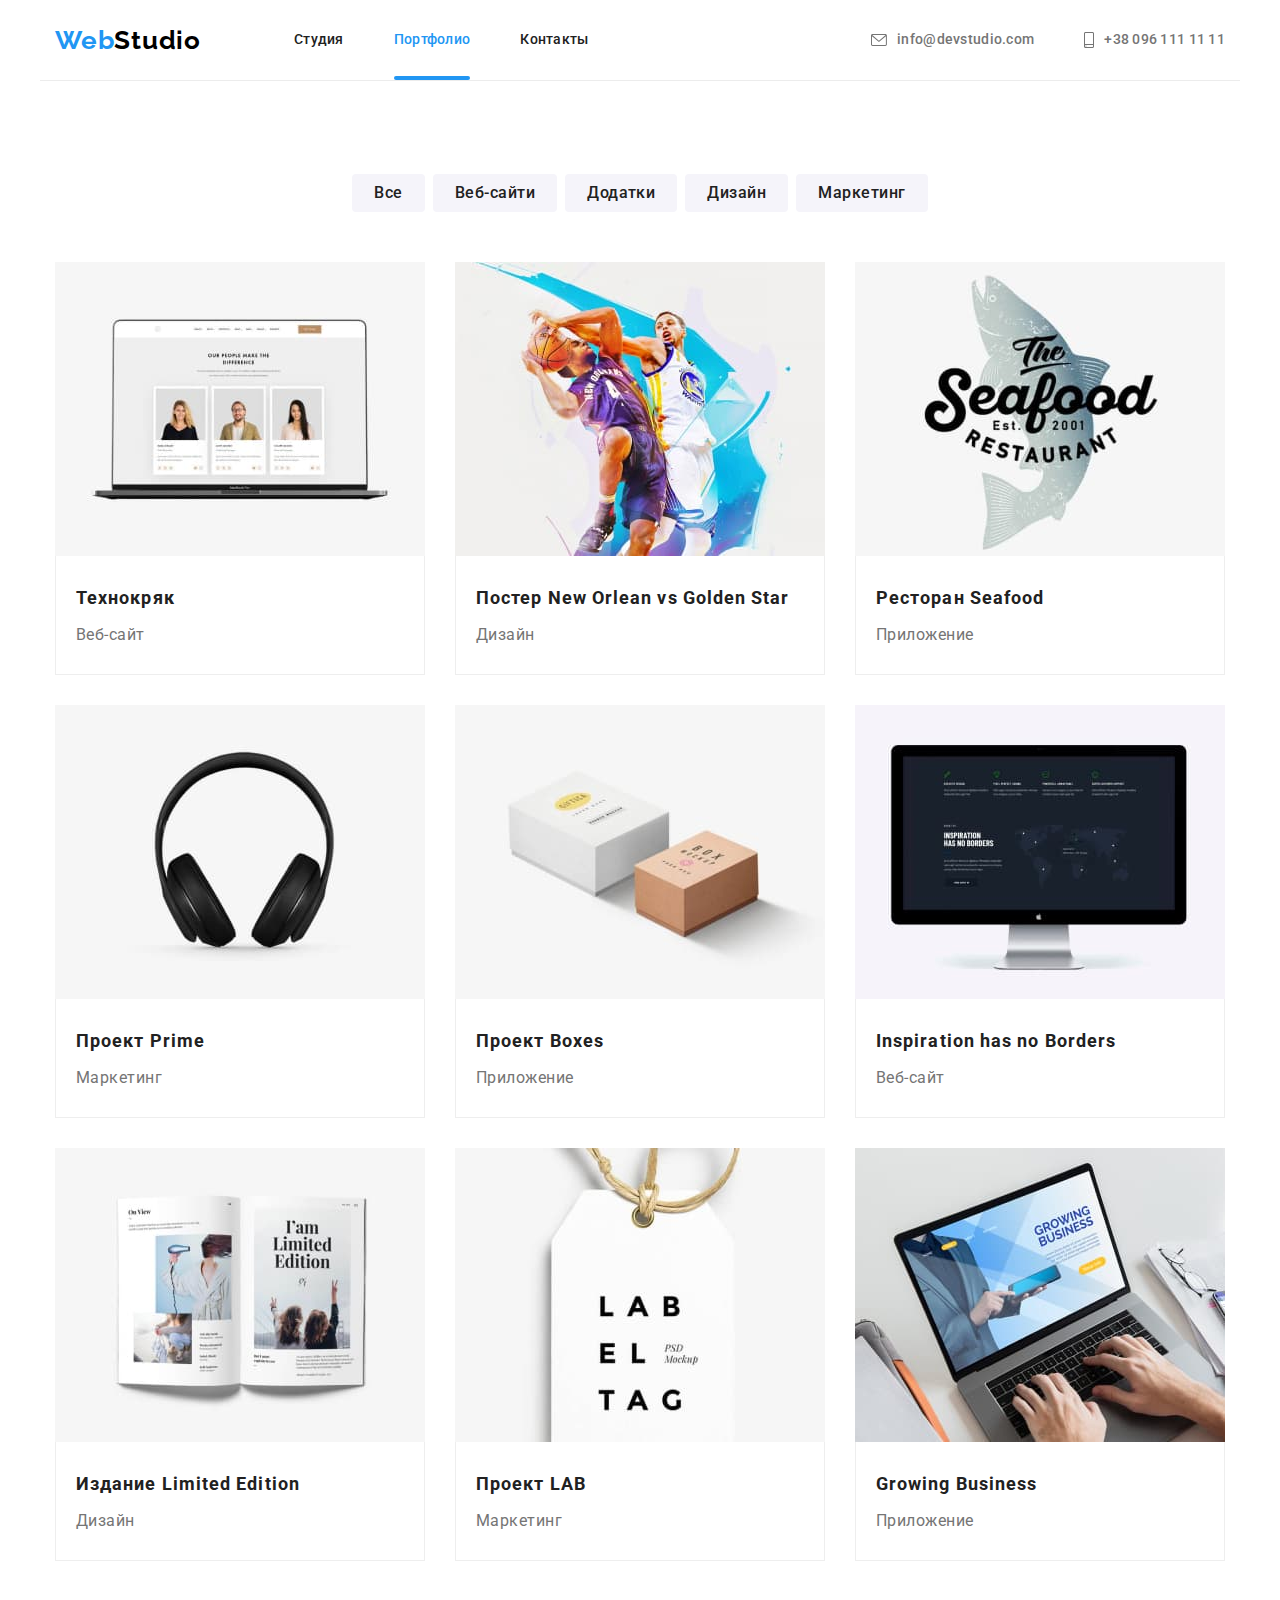
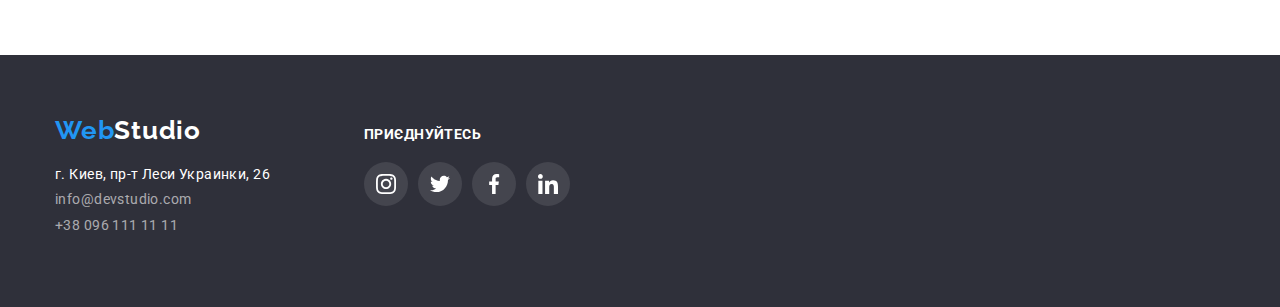
==== portfolio.html @ 88c3181b "start" ====
<!DOCTYPE html>
<html lang="ru">
  <head>
    <meta charset="UTF-8" />
    <meta http-equiv="X-UA-Compatible" content="IE=edge" />
    <meta name="viewport" content="width=device-width, initial-scale=1.0" />
    <title>Studio</title>
    <link rel="preconnect" href="https://fonts.googleapis.com" />
    <link rel="preconnect" href="https://fonts.gstatic.com" crossorigin />
    <link
      href="https://fonts.googleapis.com/css2?family=Raleway:wght@700&family=Roboto:wght@400;500;700;900&display=swap"
      rel="stylesheet"
    />
    <link
      rel="stylesheet"
      href="https://cdnjs.cloudflare.com/ajax/libs/modern-normalize/1.1.0/modern-normalize.css"
      integrity="sha512-Y0MM+V6ymRKN2zStTqzQ227DWhhp4Mzdo6gnlRnuaNCbc+YN/ZH0sBCLTM4M0oSy9c9VKiCvd4Jk44aCLrNS5Q=="
      crossorigin="anonymous"
      referrerpolicy="no-referrer"
    />
    <link rel="stylesheet" href="./css/styles.css" />
  </head>
  <body>
    <header class="header">
      <div class="container">
        <nav class="header-nav">
          <a lang="en" href="" class="link logo-base"
            ><span class="logo-web">Web</span><span class="logo-Stu-header">Studio</span></a
          >
          <ul class="header-list list">
            <li><a href="./index.html" class="header-item link">Студия</a></li>
            <li><a href="./portfolio.html" class="header-item link choice">Портфолио</a></li>
            <li><a href="" class="header-item link">Контакты</a></li>
          </ul>
        </nav>
        <ul class="header-list list">
          <li class="header-list-item">
            <a lang="en" href="mailto:info@devstudio.com" class="header-mail link">
              <svg class="header-link-icon" width="16" height="12">
                <use href="./images/icon.svg#icon-envelope"></use></svg
              >info@devstudio.com</a
            >
          </li>
          <li class="header-list-item">
            <a lang="en" href="telto:+380961111111" class="header-tel link">
              <svg class="header-link-icon" width="10px" height="16px">
                <use href="./images/icon.svg#icon-smartphone"></use></svg
              >+38 096 111 11 11
            </a>
          </li>
        </ul>
      </div>
    </header>
    <main class="main">
      <section class="section">
        <div class="container">
          <ul class="portfolio-list list">
            <li><button type="button" class="portfolio-list-btn">Все</button></li>
            <li><button type="button" class="portfolio-list-btn">Веб-сайти</button></li>
            <li><button type="button" class="portfolio-list-btn">Додатки</button></li>
            <li><button type="button" class="portfolio-list-btn">Дизайн</button></li>
            <li><button type="button" class="portfolio-list-btn">Маркетинг</button></li>
          </ul>

          <ul class="portfolio-list-pic list">
            <li class="portfolio-list-block">
              <a href="" class="portfolio-link-title link">
                <div class="portfolio-link-block">
                  <img src="./images/portfolio1.jpg" alt="notebook" width="370" height="294" />
                  <p class="portfolio-link-text">
                    Ресурс пропонує комплексні пропозиції з різним рівнем функціоналу та сервісів.
                    Все це дозволить відвідувачу отримати вичерпні відомості про компанію чи
                    приватну особу.
                  </p>
                </div>
                <div class="container-title">
                  <h2 class="portfolio-list-title list">Технокряк</h2>
                  <p class="portfolio-list-after-title">Веб-сайт</p>
                </div>
              </a>
            </li>
            <li class="portfolio-list-block">
              <a href="" class="portfolio-link-title link">
                <div class="portfolio-link-block">
                  <img src="./images/portfolio2.jpg" alt="poster" width="370" height="294" />
                  <p class="portfolio-link-text">
                    Ресурс пропонує комплексні пропозиції з різним рівнем функціоналу та сервісів.
                    Все це дозволить відвідувачу отримати вичерпні відомості про компанію чи
                    приватну особу.
                  </p>
                </div>
                <div class="container-title">
                  <h2 class="portfolio-list-title">Постер New Orlean vs Golden Star</h2>
                  <p class="portfolio-list-after-title">Дизайн</p>
                </div>
              </a>
            </li>
            <li class="portfolio-list-block">
              <a href="" class="portfolio-link-title link">
                <div class="portfolio-link-block">
                  <img
                    src="./images/portfolio3.jpg"
                    alt="restaurant logo"
                    width="370"
                    height="294"
                  />
                  <p class="portfolio-link-text">
                    Ресурс пропонує комплексні пропозиції з різним рівнем функціоналу та сервісів.
                    Все це дозволить відвідувачу отримати вичерпні відомості про компанію чи
                    приватну особу.
                  </p>
                </div>
                <div class="container-title">
                  <h2 class="portfolio-list-title">Ресторан Seafood</h2>
                  <p class="portfolio-list-after-title">Приложение</p>
                </div>
              </a>
            </li>
            <li class="portfolio-list-block">
              <a href="" class="portfolio-link-title link">
                <div class="portfolio-link-block">
                  <img src="./images/portfolio4.jpg" alt="headphones" width="370" height="294" />
                  <p class="portfolio-link-text">
                    Ресурс пропонує комплексні пропозиції з різним рівнем функціоналу та сервісів.
                    Все це дозволить відвідувачу отримати вичерпні відомості про компанію чи
                    приватну особу.
                  </p>
                </div>
                <div class="container-title">
                  <h2 class="portfolio-list-title">Проект Prime</h2>
                  <p class="portfolio-list-after-title">Маркетинг</p>
                </div>
              </a>
            </li>
            <li class="portfolio-list-block">
              <a href="" class="portfolio-link-title link">
                <div class="portfolio-link-block">
                  <img src="./images/portfolio5.jpg" alt="boxes" width="370" height="294" />
                  <p class="portfolio-link-text">
                    Ресурс пропонує комплексні пропозиції з різним рівнем функціоналу та сервісів.
                    Все це дозволить відвідувачу отримати вичерпні відомості про компанію чи
                    приватну особу.
                  </p>
                </div>
                <div class="container-title">
                  <h2 class="portfolio-list-title">Проект Boxes</h2>
                  <p class="portfolio-list-after-title">Приложение</p>
                </div>
              </a>
            </li>
            <li class="portfolio-list-block">
              <a href="" class="portfolio-link-title link">
                <div class="portfolio-link-block">
                  <img src="./images/portfolio6.jpg" alt="monitor" width="370" height="294" />
                  <p class="portfolio-link-text">
                    Ресурс пропонує комплексні пропозиції з різним рівнем функціоналу та сервісів.
                    Все це дозволить відвідувачу отримати вичерпні відомості про компанію чи
                    приватну особу.
                  </p>
                </div>
                <div class="container-title">
                  <h2 class="portfolio-list-title">Inspiration has no Borders</h2>
                  <p class="portfolio-list-after-title">Веб-сайт</p>
                </div>
              </a>
            </li>
            <li class="portfolio-list-block">
              <a href="" class="portfolio-link-title link">
                <div class="portfolio-link-block">
                  <img src="./images/portfolio7.jpg" alt="book" width="370" height="294" />
                  <p class="portfolio-link-text">
                    Ресурс пропонує комплексні пропозиції з різним рівнем функціоналу та сервісів.
                    Все це дозволить відвідувачу отримати вичерпні відомості про компанію чи
                    приватну особу.
                  </p>
                </div>
                <div class="container-title">
                  <h2 class="portfolio-list-title">Издание Limited Edition</h2>
                  <p class="portfolio-list-after-title">Дизайн</p>
                </div>
              </a>
            </li>
            <li class="portfolio-list-block">
              <a href="" class="portfolio-link-title link">
                <div class="portfolio-link-block">
                  <img src="./images/portfolio8.jpg" alt="project LAB" width="370" height="294" />
                  <p class="portfolio-link-text">
                    Ресурс пропонує комплексні пропозиції з різним рівнем функціоналу та сервісів.
                    Все це дозволить відвідувачу отримати вичерпні відомості про компанію чи
                    приватну особу.
                  </p>
                </div>
                <div class="container-title">
                  <h2 class="portfolio-list-title">Проект LAB</h2>
                  <p class="portfolio-list-after-title">Маркетинг</p>
                </div>
              </a>
            </li>
            <li class="portfolio-list-block">
              <a href="" class="portfolio-link-title link">
                <div class="portfolio-link-block">
                  <img src="./images/portfolio9.jpg" alt="notebook" width="370" height="294" />
                  <p class="portfolio-link-text">
                    Ресурс пропонує комплексні пропозиції з різним рівнем функціоналу та сервісів.
                    Все це дозволить відвідувачу отримати вичерпні відомості про компанію чи
                    приватну особу.
                  </p>
                </div>
                <div class="container-title">
                  <h2 class="portfolio-list-title">Growing Business</h2>
                  <p class="portfolio-list-after-title">Приложение</p>
                </div>
              </a>
            </li>
          </ul>
        </div>
      </section>
    </main>
    <footer class="footer">
      <div class="container footer-container">
        <div class="footer-block-adres">
          <a lang="en" href="" class="footer-logo link logo-base">
            <span class="logo-web">Web</span><span class="logo-Stu-footer">Studio</span>
          </a>
          <address class="footer-addres list">
            <p>г. Киев, пр-т Леси Украинки, 26</p>
            <ul class="footer-list list">
              <li class="footer-addres-list">
                <a
                  lang="en"
                  href="mailto:info@devstudio.com"
                  class="footer-addres-contact footer-mail link"
                  >info@devstudio.com
                </a>
              </li>
              <li>
                <a lang="en" href="telto:+380961111111" class="footer-addres-contact link"
                  >+38 096 111 11 11
                </a>
              </li>
            </ul>
          </address>
        </div>
        <div class="footer-soc">
          <h3 class="footer-title">приєднуйтесь</h3>
          <ul class="footer-soc-list list">
            <li class="footer-soc-item">
              <a href="" class="footer-soc-link">
                <svg class="footer-soc-icon" width="20" height="20">
                  <use href="./images/icon.svg#icon-instagram"></use>
                </svg>
              </a>
            </li>
            <li class="footer-soc-item">
              <a href="" class="footer-soc-link">
                <svg class="footer-soc-icon" width="20" height="20">
                  <use href="./images/icon.svg#icon-twitter"></use>
                </svg>
              </a>
            </li>
            <li class="footer-soc-item">
              <a href="" class="footer-soc-link">
                <svg class="footer-soc-icon" width="20" height="20">
                  <use href="./images/icon.svg#icon-facebook"></use>
                </svg>
              </a>
            </li>
            <li class="footer-soc-item">
              <a href="" class="footer-soc-link">
                <svg class="footer-soc-icon" width="20" height="20">
                  <use href="./images/icon.svg#icon-linkedin"></use>
                </svg>
              </a>
            </li>
          </ul>
        </div>
      </div>
    </footer>
  </body>
</html>
---- css/styles.css ----
:root {
  --main-color-blue: #2196f3;
  --main-color-grey: #757575;
  --main-color-white: #ffffff;
  --main-cubic: cubic-bezier(0.4, 0, 0.2, 1);
}

body {
  font-family: 'Roboto', sans-serif;
  color: #212121;
}

p,
h1,
h2,
h3,
h4,
h5,
h6 {
  margin: 0;
}

ul {
  margin: 0;
  padding-left: 0;
}

button {
  cursor: pointer;
}

img {
  display: block;
}

.list {
  list-style: none;
}

.link {
  text-decoration: none;
}

.container {
  width: 1200px;
  padding-left: 15px;
  padding-right: 15px;
  margin: 0 auto;
}

.section {
  padding-top: 94px;
  padding-bottom: 94px;
}
/* -----------HEADER------------- */

.header {
  position: fixed;
  width: 100%;
  z-index: 10;
  margin: auto 0;
}

header .container {
  background-color: var(--main-color-white);
  border-bottom: 1px solid #ececec;
  display: flex;
  align-items: center;
}

.logo-base {
  font-family: 'Raleway';
  font-weight: 700;
  font-size: 26px;
  line-height: 1.19;
  letter-spacing: 0.03em;
}

.logo-web {
  color: var(--main-color-blue);
}

.logo-Stu-header {
  color: #000000;
}

.header-nav {
  display: flex;
  align-items: center;
}

.logo-base {
  margin-right: 93px;
}

.header-list {
  display: flex;
  column-gap: 50px;
  margin-left: auto;
}

.header-item {
  position: relative;
  font-weight: 500;
  font-size: 14px;
  line-height: 1.14;
  letter-spacing: 0.02em;
  color: inherit;
  padding: 32px 0;
  display: block;
  transition: color 250ms cubic-bezier(0.4, 0, 0.2, 1);
}

.header-item.link.choice::after {
  content: '';
  position: absolute;
  display: block;
  left: 0;
  bottom: 0;
  width: 100%;
  height: 4px;
  border-radius: 2px;
  background: #2196f3;
}

.header-item:hover,
.header-item:focus {
  color: var(--main-color-blue);
}

.choice {
  color: var(--main-color-blue);
}

.header-list-nav {
  margin-left: auto;
}

.header-list-item {
  display: flex;
  background-color: transparent;
  font: var(--main-color-grey);
}

.header-link-icon {
  margin-right: 10px;
  fill: currentColor;
}

.header-link-icon:hover,
.header-link-icon:focus {
  fill: var(--main-color-blue);
}

.header-mail,
.header-tel {
  display: flex;
  align-items: center;
  font-weight: 500;
  font-size: 14px;
  line-height: 1.14;
  letter-spacing: 0.02em;
  color: var(--main-color-grey);
  padding-top: 32px;
  padding-bottom: 32px;
  transition: color 250ms cubic-bezier(0.4, 0, 0.2, 1);
}

.header-mail:hover,
.header-mail:focus,
.header-tel:hover,
.header-tel:focus {
  color: var(--main-color-blue);
}

.main {
  padding-top: 80px;
}

/* -----------HERO------------- */

.hero {
  background-image: linear-gradient(rgba(47, 48, 58, 0.4), rgba(47, 48, 58, 0.4)),
    url(../images/Img-header.jpg);
  max-width: 1600px;
  padding: 200px 0;
  margin: 0 auto;
}

.hero-title {
  font-weight: 900;
  font-size: 44px;
  line-height: 1.36x;
  text-align: center;
  letter-spacing: 0.06em;
  text-transform: uppercase;
  color: var(--main-color-white);
  margin: 0 auto 30px;
  width: 696px;
}

.hero-btn {
  font-weight: 700;
  font-size: 16px;
  line-height: 1.88;
  display: flex;
  align-items: center;
  text-align: center;
  letter-spacing: 0.06em;
  color: var(--main-color-white);
  background-color: var(--main-color-blue);
  box-shadow: 0px 4px 4px rgba(0, 0, 0, 0.15);
  border-radius: 4px;
  margin: 0 auto;
  transition: background-color 250ms cubic-bezier(0.4, 0, 0.2, 1);
}

.hero-btn:hover,
.hero-btn:focus {
  background-color: #188ce8;
}

/* -----------SCILL------------- */

.skill {
  padding-top: 94px;
}

.skill-list {
  display: flex;
  justify-content: start;
  column-gap: 30px;
}

.skill-item {
  min-width: 270px;
}

.skill-item-box {
  display: flex;
  height: 120px;
  background-color: #f5f4fa;
  border-radius: 4px;
  justify-content: center;
  align-items: center;
  margin-bottom: 30px;
}

.skill-item-icon {
  width: 70px;
  height: 70px;
}

.skill-title {
  font-weight: 700;
  font-size: 14px;
  line-height: 1.14;
  letter-spacing: 0.03em;
  text-transform: uppercase;
  margin-bottom: 10px;
}

.skill-after-title {
  font-size: 14px;
  line-height: 1.71;
  letter-spacing: 0.03em;
  color: var(--main-color-grey);
}

/* -----------REFERRAL------------- */

.referral-title {
  font-weight: 700;
  font-size: 36px;
  line-height: 1.17;
  text-align: center;
  letter-spacing: 0.03em;
  margin-bottom: 50px;
}

.referral-list {
  display: flex;
  column-gap: 30px;
}

.referral-block {
  width: 370px;
  height: 70px;
  background: rgba(47, 48, 58, 0.8);
  position: relative;
  top: -70px;
}

.referral-text {
  font-weight: 700;
  font-size: 14px;
  line-height: 1.14;
  text-align: center;
  letter-spacing: 0.03em;
  text-transform: uppercase;
  color: #ffffff;
  padding: 27px;
}

/* -----------TEAM------------- */

.team {
  background-color: #f5f4fa;
}

.team-item {
  background: var(--main-color-white);
  box-shadow: 0px 1px 3px rgba(0, 0, 0, 0.12), 0px 1px 1px rgba(0, 0, 0, 0.14),
    0px 2px 1px rgba(0, 0, 0, 0.2);
  border-radius: 0px 0px 4px 4px;
  drop-shadow(0px 4px 4px rgba(0, 0, 0, 0.25));
}

.team-title {
  font-weight: 700;
  font-size: 36px;
  line-height: 1.17x;
  text-align: center;
  letter-spacing: 0.03em;
  margin-bottom: 50px;
}

.team-list {
  display: flex;
  column-gap: 30px;
}

.team-name {
  padding: 30px 15px;
}
.team-name-list {
  display: flex;
  justify-content: center;
  gap: 10px;
}

.team-name-link {
  width: 44px;
  height: 44px;
  border-radius: 50%;
  display: flex;
  justify-content: center;
  align-items: center;
  transition: background-color 250ms cubic-bezier(0.4, 0, 0.2, 1);
}

.team-name-link:hover,
.team-name-link:focus {
  background-color: #2196f3;
}

.team-name-icon {
  fill: #afb1b8;
  transition: fill 250ms cubic-bezier(0.4, 0, 0.2, 1);
}

.team-name-link:hover .team-name-icon,
.team-name-link:focus .team-name-icon {
  fill: #ffffff;
}

.team-item-title {
  font-weight: 500;
  font-size: 16px;
  line-height: 1.19;
  text-align: center;
  letter-spacing: 0.03em;
  margin-bottom: 10px;
}

.team-item-after-title {
  font-size: 16px;
  line-height: 1.19;
  text-align: center;
  letter-spacing: 0.03em;
  margin-bottom: 16px;
}

/* -----------CUSTOMERS------------- */

.customers-list {
  display: flex;
  justify-content: center;
  gap: 30px;
}

.customers-link {
  width: 170px;
  height: 92px;
  border: 1px solid #afb1b8;
  border-radius: 4px;
  display: flex;
  justify-content: center;
  align-items: center;
  transition: border 250ms cubic-bezier(0.4, 0, 0.2, 1);
}

.customers-icon {
  width: 106px;
  height: 60px;
  fill: #afb1b8;
  transition: fill 250ms cubic-bezier(0.4, 0, 0.2, 1);
}

.customers-link:hover .customers-icon,
.customers-link:focus .customers-icon {
  fill: #2196f3;
}

.customers-link:hover,
.customers-link:focus {
  border: 1px solid #2196f3;
  fill: #2196f3;
}

/* -----------FOOTER------------- */

.footer {
  background-color: #2f303a;
  padding: 60px 0;
}

.footer-logo {
  margin-bottom: 20px;
  display: block;
}

.logo-Stu-footer {
  color: var(--main-color-white);
}

.footer-container {
  display: flex;
  /* gap: 70px; */
  align-items: baseline;
}

.footer-addres {
  font-size: 14px;
  line-height: 1.17;
  letter-spacing: 0.03em;
  color: var(--main-color-white);

  display: block;
  font-style: normal;
  width: 231px;
  height: 81px;
}
.footer-list {
  margin-top: 9px;
}

.footer-addres-contact {
  font-size: 14px;
  line-height: 1.17;
  letter-spacing: 0.03em;
  color: rgba(255, 255, 255, 0.6);
  transition: color 250ms cubic-bezier(0.4, 0, 0.2, 1);
}

.footer-addres-list {
  margin-bottom: 9px;
}

.footer-addres-contact:hover,
.footer-addres-contact:focus {
  color: var(--main-color-blue);
}

.footer-soc {
  margin-left: 70px;
}

.footer-soc-list {
  display: flex;
  gap: 10px;
}

.footer-title {
  font-size: 14px;
  line-height: 1, 14;
  letter-spacing: 0.03em;
  text-transform: uppercase;
  color: var(--main-color-white);
  margin-bottom: 20px;
}

.footer-soc-link {
  width: 44px;
  height: 44px;
  border-radius: 50%;
  background-color: rgba(255, 255, 255, 0.1);
  display: flex;
  justify-content: center;
  align-items: center;
  transition: background-color 250ms cubic-bezier(0.4, 0, 0.2, 1);
}

.footer-soc-icon {
  fill: var(--main-color-white);
}

.footer-soc-link:hover,
.footer-soc-link:focus {
  background-color: var(--main-color-blue);
}

/* -----------MODAL------------- */

.backdrop {
  position: fixed;
  top: 0;
  width: 100%;
  height: 100%;
  background-color: rgba(0, 0, 0, 0.2);
  z-index: 20;
  transition: opacity 250ms cubic-bezier(0.4, 0, 0.2, 1),
    visibility 250ms cubic-bezier(0.4, 0, 0.2, 1);
}

.modal {
  position: absolute;
  width: 528px;
  min-height: 581px;
  background-color: var(--main-color-white);
  border-radius: 4px;
  top: 50%;
  left: 50%;
  transform: translate(-50%, -50%);
  box-shadow: 0px 1px 3px rgba(0, 0, 0, 0.12), 0px 1px 1px rgba(0, 0, 0, 0.14),
    0px 2px 1px rgba(0, 0, 0, 0.2);
  transition: transform 250ms cubic-bezier(0.4, 0, 0.2, 1),
    opacity 250ms cubic-bezier(0.4, 0, 0.2, 1), visibility 250ms cubic-bezier(0.4, 0, 0.2, 1);
}

.btn-close {
  position: absolute;
  display: flex;
  align-items: center;
  justify-content: center;
  background-color: inherit;
  border: 1px solid rgba(0, 0, 0, 0.1);

  top: 8px;
  right: 8px;
  height: 30px;
  width: 30px;
  border-radius: 50%;
}

.is-hidden {
  opacity: 0;
  visibility: hidden;
  pointer-events: none;
}
/* -----------PORTFOLIO------------- */

.portfolio-list-btn {
  font-weight: 500;
  font-size: 16px;
  line-height: 1.62;
  text-align: center;
  letter-spacing: 0.03em;
  padding: 6px 22px;
  border: none;
  color: #212121;
  background-color: #f5f4fa;
  border-radius: 4px;
  letter-spacing: 0.03em;
  transition: background-color 250ms cubic-bezier(0.4, 0, 0.2, 1),
    color 250ms cubic-bezier(0.4, 0, 0.2, 1), box-shadow 250ms cubic-bezier(0.4, 0, 0.2, 1);
}

.portfolio-list-btn:hover,
.portfolio-list-btn:focus {
  background-color: var(--main-color-blue);
  color: var(--main-color-white);
  box-shadow: 0px 3px 1px rgba(0, 0, 0, 0.1), 0px 1px 2px rgba(0, 0, 0, 0.08),
    0px 2px 2px rgba(0, 0, 0, 0.12);
}

.portfolio-list {
  display: flex;
  column-gap: 8px;
  justify-content: center;
  margin-bottom: 50px;
}

.portfolio-btn {
  width: 575px;
  margin: auto;
}

.portfolio-list-pic {
  display: flex;
  flex-wrap: wrap;
  justify-content: center;
  gap: 30px;
}

.portfolio-list-block {
  background: #ffffff;
}

.portfolio-list-block:hover .portfolio-link-text,
.portfolio-list-block:focus .portfolio-link-text {
  transform: translateY(0%);
}

.portfolio-link-block {
  position: relative;
  overflow: hidden;
}

.portfolio-link-title {
  display: block;
  transition: box-shadow 250ms cubic-bezier(0.4, 0, 0.2, 1);
}

.portfolio-list-block:hover .portfolio-link-title,
.portfolio-list-block:focus .portfolio-link-title {
  box-shadow: 0 1px 1px rgba(0, 0, 0, 0.12), 0 4px 4px rgba(0, 0, 0, 0.06),
    1px 4px 6px rgba(0, 0, 0, 0.16);
}

.portfolio-link-text {
  font-weight: 400;
  font-size: 18px;
  line-height: 1.56;
  letter-spacing: 0.03em;
  color: var(--main-color-white);

  position: absolute;
  top: 0;
  left: 0;
  height: 100%;
  padding: 24px 63px;
  background: rgba(33, 150, 243, 0.9);
  transform: translateY(100%);
  transition: transform 2250ms cubic-bezier(0.4, 0, 0.2, 1);
}

.container-title {
  padding: 24px 20px;
  border-left: 1px solid #eeeeee;
  border-right: 1px solid #eeeeee;
  border-bottom: 1px solid #eeeeee;
}

.portfolio-list-title {
  font-weight: 700;
  font-size: 18px;
  line-height: 2;
  letter-spacing: 0.06em;
  color: #212121;
  background-color: var(--main-color-white);
  margin-bottom: 4px;
}

.portfolio-list-after-title {
  font-weight: 400;
  font-size: 16px;
  line-height: 1.88;
  letter-spacing: 0.03em;
  color: var(--main-color-grey);
  background-color: var(--main-color-white);
}
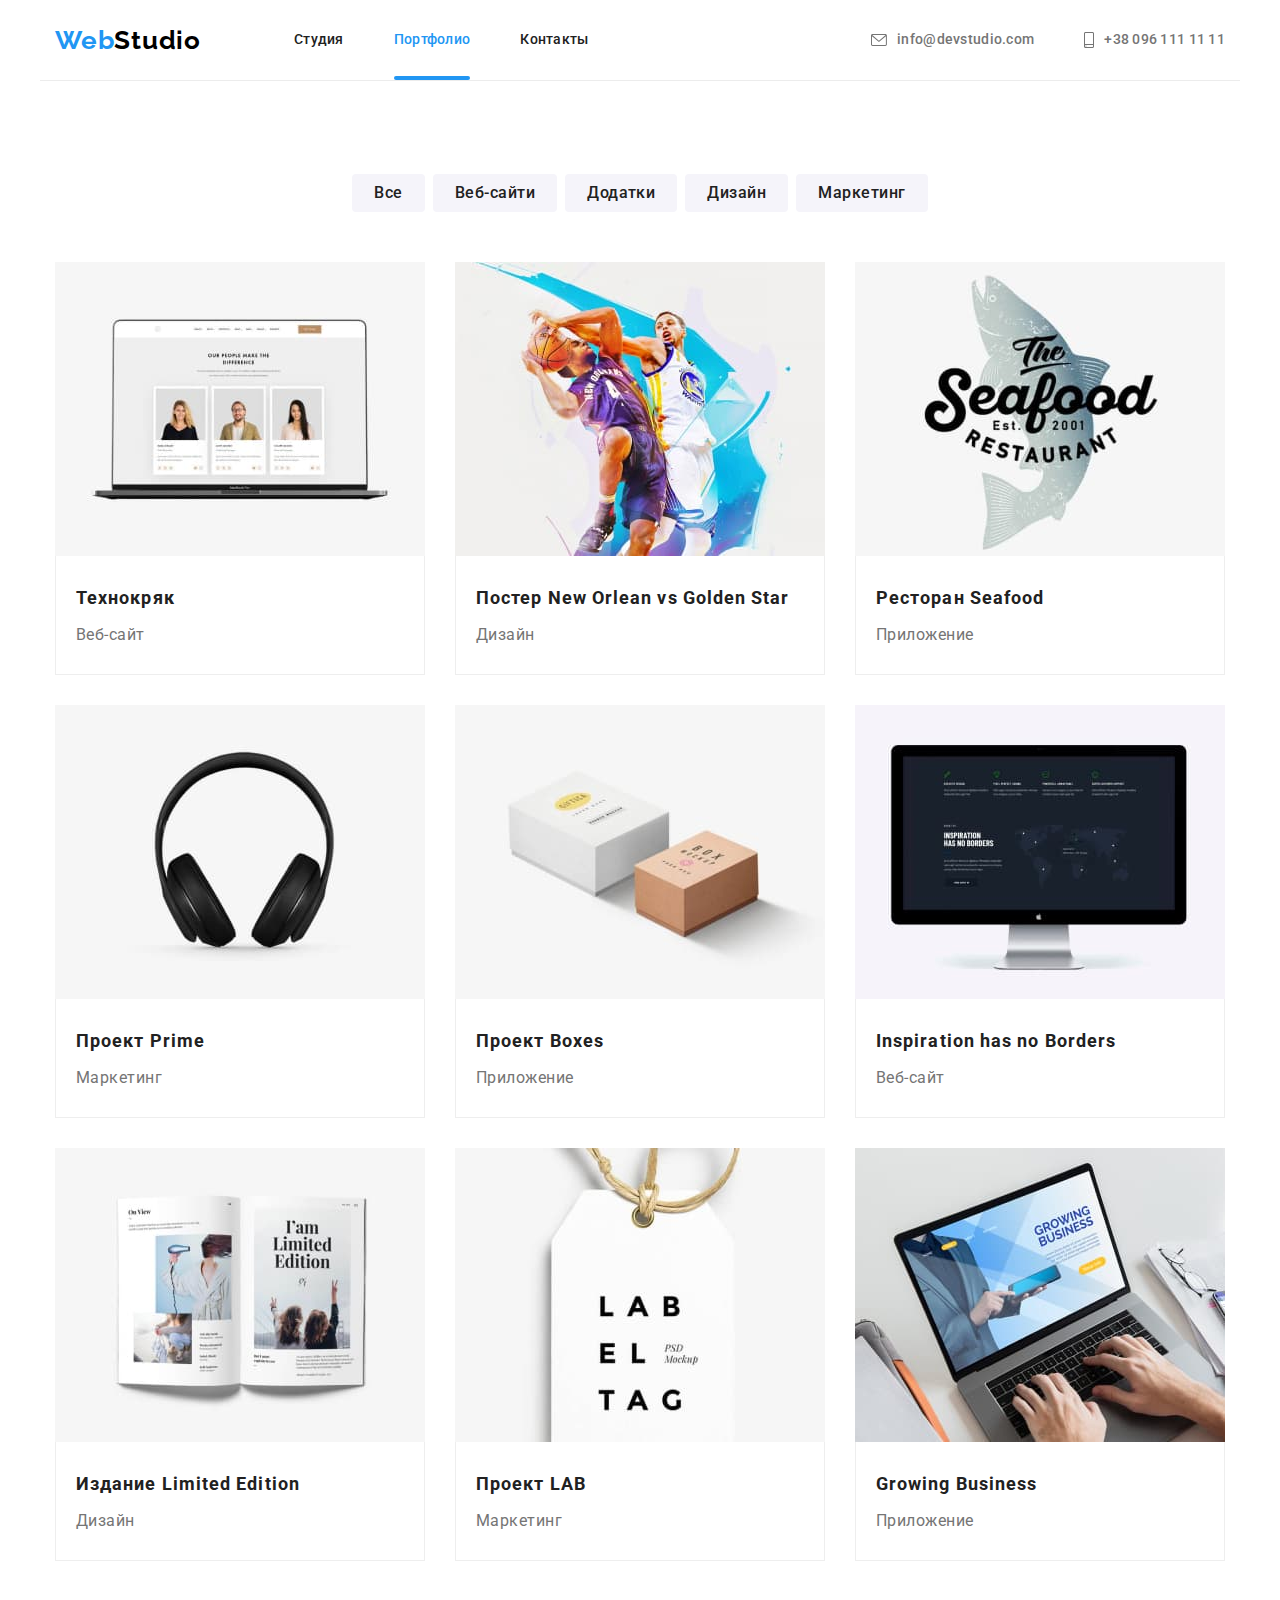
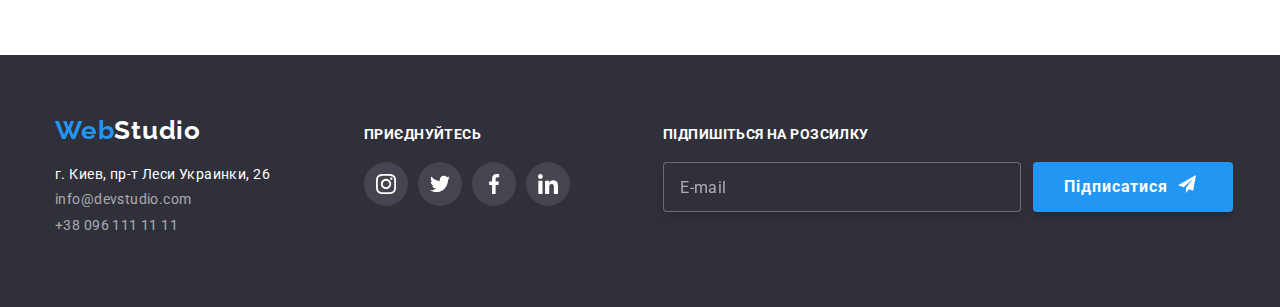
==== commit 7027ea06: "hw-final" ====
--- a/portfolio.html
+++ b/portfolio.html
@@ -274,6 +274,20 @@
             </li>
           </ul>
         </div>
+          <form>
+          <div class="mailing">
+            <h3 class="mailing-title">Підпишіться на розсилку</h3>
+            <div class="mailing-box">
+              <input type="email" name="user-mail" class="mailing-input" placeholder="E-mail" />
+              <button type="submit" class="btn-mailing">
+                Підписатися
+                <svg class="mailing-icon">
+                  <use href="./images/icon.svg#icon-send" width="18" height="18"></use>
+                </svg>
+              </button>
+            </div>
+          </div>
+        </form>
       </div>
     </footer>
   </body>
--- a/css/styles.css
+++ b/css/styles.css
@@ -27,6 +27,7 @@
 
 button {
   cursor: pointer;
+  border: none;
 }
 
 img {
@@ -52,6 +53,27 @@
   padding-top: 94px;
   padding-bottom: 94px;
 }
+
+.visually-hidden {
+  position: absolute;
+  white-space: nowrap;
+  width: 1px;
+  height: 1px;
+  overflow: hidden;
+  border: 0;
+  padding: 0;
+  clip: rect(0 0 0 0);
+  clip-path: inset(50%);
+  margin: -1px;
+}
+
+:active,
+:hover,
+:focus {
+  outline: 0;
+  outline-offset: 0;
+}
+
 /* -----------HEADER------------- */
 
 .header {
@@ -313,7 +335,6 @@
   box-shadow: 0px 1px 3px rgba(0, 0, 0, 0.12), 0px 1px 1px rgba(0, 0, 0, 0.14),
     0px 2px 1px rgba(0, 0, 0, 0.2);
   border-radius: 0px 0px 4px 4px;
-  drop-shadow(0px 4px 4px rgba(0, 0, 0, 0.25));
 }
 
 .team-title {
@@ -508,6 +529,71 @@
 .footer-soc-link:hover,
 .footer-soc-link:focus {
   background-color: var(--main-color-blue);
+}
+
+.mailing {
+  margin-left: 93px;
+}
+
+.mailing-title {
+  font-size: 14px;
+  line-height: 1, 14;
+  letter-spacing: 0.03em;
+  text-transform: uppercase;
+  color: var(--main-color-white);
+  margin-bottom: 20px;
+}
+
+.mailing-box {
+  display: flex;
+}
+
+.mailing-input {
+  width: 358px;
+  height: 50px;
+  border: 1px solid rgba(255, 255, 255, 0.3);
+  filter: drop-shadow(0px 4px 4px rgba(0, 0, 0, 0.15));
+  border-radius: 4px;
+  background: #2f303a;
+  font-weight: 400;
+  font-size: 16px;
+  line-height: 1.25;
+  letter-spacing: 0.03em;
+  color: rgba(255, 255, 255, 0.6);
+  padding-left: 16px;
+}
+
+.mailing-input::placeholder {
+  font-weight: 400;
+  font-size: 16px;
+  line-height: 1.25;
+  letter-spacing: 0.03em;
+  color: rgba(255, 255, 255, 0.6);
+}
+
+.btn-mailing {
+  height: 50px;
+  width: 200px;
+  background: #2196f3;
+  box-shadow: 0px 4px 4px rgba(0, 0, 0, 0.15);
+  border-radius: 4px;
+
+  font-weight: 700;
+  font-size: 16px;
+  line-height: 1.88;
+  display: flex;
+  align-items: center;
+  justify-content: center;
+
+  letter-spacing: 0.06em;
+  color: #ffffff;
+  margin-left: 12px;
+}
+
+.mailing-icon {
+  width: 24px;
+  height: 24px;
+  margin-left: 10px;
 }
 
 /* -----------MODAL------------- */
@@ -536,6 +622,7 @@
     0px 2px 1px rgba(0, 0, 0, 0.2);
   transition: transform 250ms cubic-bezier(0.4, 0, 0.2, 1),
     opacity 250ms cubic-bezier(0.4, 0, 0.2, 1), visibility 250ms cubic-bezier(0.4, 0, 0.2, 1);
+  padding: 40px;
 }
 
 .btn-close {
@@ -553,11 +640,156 @@
   border-radius: 50%;
 }
 
+.btn-close:hover,
+.btn-close:focus {
+  fill: var(--main-color-blue);
+}
+
 .is-hidden {
   opacity: 0;
   visibility: hidden;
   pointer-events: none;
 }
+
+.modal-title {
+  font-weight: 700;
+  font-size: 20px;
+  line-height: 1.04;
+  text-align: center;
+  letter-spacing: 0.03em;
+  color: #212121;
+  text-align: center;
+}
+
+.input-wrap {
+  position: relative;
+}
+
+.input-wrap:hover,
+.input-wrap:focus,
+.form-input:hover,
+.form-input:focus,
+.coment-input:hover,
+.coment-input:focus {
+  fill: var(--main-color-blue);
+  border-color: var(--main-color-blue);
+  cursor: pointer;
+}
+
+.form-input {
+  width: 100%;
+  height: 40px;
+  border: 1px solid rgba(33, 33, 33, 0.2);
+  border-radius: 4px;
+  padding-left: 42px;
+  transition: border-color 250ms cubic-bezier(0.4, 0, 0.2, 1);
+}
+
+.input-icon {
+  height: 20px;
+  width: 20px;
+  position: absolute;
+  left: 12px;
+  top: 50%;
+  transform: translateY(-50%);
+  transition: color 250ms cubic-bezier(0.4, 0, 0.2, 1);
+}
+
+.input-title {
+  font-weight: 400;
+  font-size: 12px;
+  line-height: 1.16;
+  letter-spacing: 0.01em;
+  color: #757575;
+  display: block;
+  margin-top: 12px;
+  margin-bottom: 4px;
+}
+
+.coment-input {
+  width: 100%;
+  height: 96px;
+  border: 1px solid rgba(33, 33, 33, 0.2);
+  border-radius: 4px;
+  resize: none;
+  padding: 12px 16px;
+  transition: border-color 250ms cubic-bezier(0.4, 0, 0.2, 1);
+}
+
+.coment-input::placeholder {
+  font-weight: 400;
+  font-size: 12px;
+  line-height: 1.16;
+  letter-spacing: 0.01em;
+  color: rgba(117, 117, 117, 0.5);
+}
+
+.check-icon {
+  fill: transparent;
+}
+
+.input-check:checked + .check-text span {
+  background-color: var(--main-color-blue);
+  border: none;
+}
+
+.input-check:checked + .check-text .check-icon {
+  fill: var(--main-color-white);
+}
+
+.check-text {
+  font-weight: 400;
+  font-size: 14px;
+  line-height: 1.71;
+  letter-spacing: 0.03em;
+  color: #757575;
+  display: flex;
+  align-items: center;
+  gap: 8px;
+  margin-left: 14px;
+  margin-top: 20px;
+  margin-bottom: 30px;
+}
+
+.check-link {
+  color: var(--main-color-blue);
+}
+
+.check-text span {
+  width: 16px;
+  height: 15px;
+  border: 2px solid #212121;
+  border-radius: 3px;
+  display: flex;
+  align-items: center;
+  justify-content: center;
+  transition: background-color 250ms cubic-bezier(0.4, 0, 0.2, 1),
+    border 250ms cubic-bezier(0.4, 0, 0.2, 1);
+}
+
+.btn-submit {
+  font-weight: 700;
+  font-size: 16px;
+  line-height: 1.88;
+  display: flex;
+  align-items: center;
+  justify-content: center;
+  letter-spacing: 0.06em;
+  color: var(--main-color-white);
+  margin: 0 auto;
+  min-width: 200px;
+  height: 50px;
+  background-color: var(--main-color-blue);
+  box-shadow: 0px 4px 4px rgba(0, 0, 0, 0.15);
+  border-radius: 4px;
+  transition: background 250ms cubic-bezier(0.4, 0, 0.2, 1);
+}
+
+.btn-submit:focus,
+.btn-submit:hover {
+  background: #188ce8;
+}
+
 /* -----------PORTFOLIO------------- */
 
 .portfolio-list-btn {
